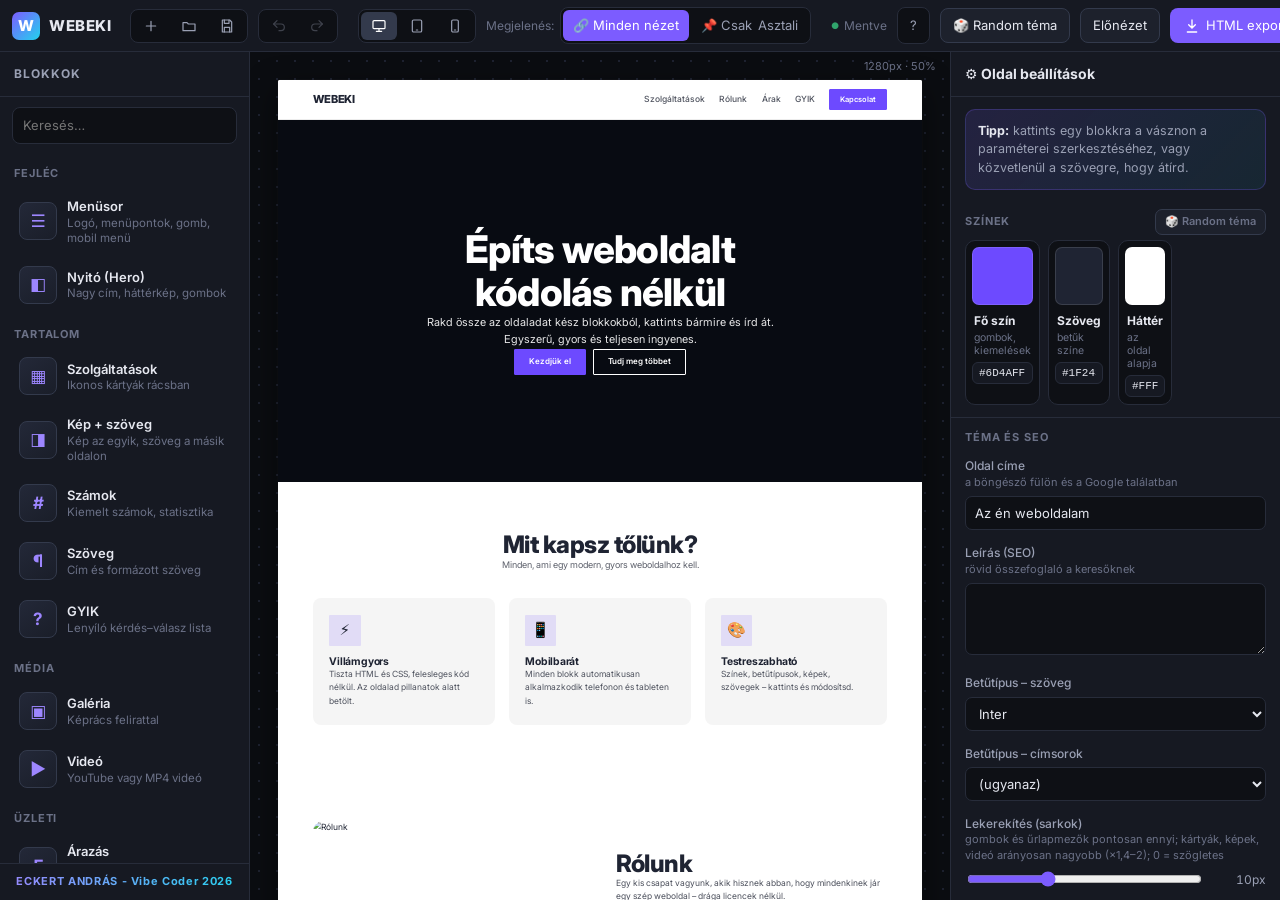
==== index.html @ d0892845 "Animáció, háttértípusok, összekapcsolt blokkok, ikonok, random téma - Animáció blokkonként: típus, i" ====
<!DOCTYPE html>
<html lang="hu">
<head>
<meta charset="utf-8">
<meta name="viewport" content="width=device-width, initial-scale=1">
<title>WEBEKI – vizuális weboldal építő</title>
<link rel="preconnect" href="https://fonts.googleapis.com">
<link rel="preconnect" href="https://fonts.gstatic.com" crossorigin>
<link rel="stylesheet" href="https://fonts.googleapis.com/css2?family=Inter:wght@400;500;600;700;800&display=swap">
<link id="pageFont" rel="stylesheet" href="">
<link rel="stylesheet" href="css/editor.css">
<style id="pageCss"></style>
</head>
<body>

<header id="top" class="ui">
  <div class="brand"><span class="logo-mark">W</span>WEBEKI <small id="ver"></small></div>
  <div class="grp">
    <button id="btnNew" title="Új oldal sablonból"><svg viewBox="0 0 24 24"><path d="M12 5v14M5 12h14"/></svg><span class="hide-s">Új</span></button>
    <button id="btnOpen" title="Projekt megnyitása (.json)"><svg viewBox="0 0 24 24"><path d="M3 7h6l2 2h10v10H3z"/></svg><span class="hide-s">Megnyitás</span></button>
    <button id="btnSave" title="Projekt mentése fájlba (Ctrl+S)"><svg viewBox="0 0 24 24"><path d="M5 3h11l3 3v15H5z"/><path d="M8 3v5h7V3M8 21v-7h8v7"/></svg><span class="hide-s">Mentés</span></button>
    <input type="file" id="fileOpen" accept=".json,application/json" hidden>
  </div>
  <div class="grp">
    <button id="btnUndo" title="Visszavonás (Ctrl+Z)"><svg viewBox="0 0 24 24"><path d="M9 14 4 9l5-5"/><path d="M4 9h11a5 5 0 0 1 0 10h-3"/></svg></button>
    <button id="btnRedo" title="Újra (Ctrl+Shift+Z)"><svg viewBox="0 0 24 24"><path d="m15 14 5-5-5-5"/><path d="M20 9H9a5 5 0 0 0 0 10h3"/></svg></button>
  </div>
  <div class="spacer"></div>
  <div class="grp" id="devices">
    <button data-dev="desktop" class="on" title="Asztali nézet"><svg viewBox="0 0 24 24"><rect x="3" y="4" width="18" height="12" rx="1.5"/><path d="M8 20h8M12 16v4"/></svg></button>
    <button data-dev="tablet" title="Tablet nézet"><svg viewBox="0 0 24 24"><rect x="5" y="3" width="14" height="18" rx="2"/><path d="M11 18h2"/></svg></button>
    <button data-dev="mobile" title="Mobil nézet"><svg viewBox="0 0 24 24"><rect x="7" y="3" width="10" height="18" rx="2"/><path d="M11 18h2"/></svg></button>
  </div>
  <span class="scope-l">Megjelenés:</span>
  <div class="grp scope" id="scope" title="Megjelenés módosítása – billentyű: L">
    <button data-scope="all" class="on" title="A megjelenés módosítása mindhárom nézetre érvényes">🔗 Minden nézet</button>
    <button data-scope="only" title="A megjelenés módosítása csak az aktuális nézetben érvényes, a többi marad">📌 Csak <span id="scopeDev">Asztali</span></button>
  </div>
  <div class="spacer"></div>
  <span id="status">Mentve</span>
  <div class="grp"><button id="btnHelp" title="Súgó és billentyűparancsok">?</button></div>
  <button id="btnRandom" class="btn-g" title="Véletlen színek, betűtípus és elrendezés – Ctrl+Z visszavonja">🎲 Random téma</button>
  <button id="btnPreview" class="btn-g">Előnézet</button>
  <button id="btnExport" class="btn-p"><svg viewBox="0 0 24 24" width="16" height="16" fill="none" stroke="currentColor" stroke-width="2" stroke-linecap="round"><path d="M12 3v12M7 10l5 5 5-5M5 21h14"/></svg>HTML export</button>
</header>

<main>
  <aside id="lib" class="ui">
    <div class="panel-h">Blokkok</div>
    <input id="libSearch" type="search" placeholder="Keresés…">
    <div id="libList"></div>
    <div class="lib-tip credit">ECKERT ANDRÁS - Vibe Coder 2026</div>
  </aside>

  <section id="stage" data-dev="desktop">
    <div id="zoomInfo"></div>
    <div id="page" class="wk-page"></div>
  </section>

  <aside id="insp" class="ui"></aside>
</main>

<div id="dropLine"></div>
<div id="modal" class="ui" hidden></div>
<div id="toasts" class="ui"></div>
<div id="picker" class="ui" hidden></div>

<script src="js/icons.js"></script>
<script src="js/blocks.js"></script>
<script src="js/app.js"></script>
</body>
</html>
---- css/editor.css ----
/* WEBEKI – szerkesztő felület (a generált oldal stílusa a js/blocks.js PAGE_CSS-ben van) */
:root{
  --ui-bg:#0e1015; --ui-panel:#161922; --ui-panel2:#1d212c; --ui-line:#272c3a; --ui-line2:#333a4c;
  --ui-tx:#e6e8f0; --ui-tx2:#9aa0b4; --ui-tx3:#6b7187; --acc:#7c5cff; --acc2:#9d86ff; --danger:#e5484d; --ok:#30a46c;
}
*{box-sizing:border-box}
html,body{height:100%;margin:0}
body{background:var(--ui-bg);color:var(--ui-tx);font:13px/1.45 Inter,system-ui,-apple-system,sans-serif;overflow:hidden}
.ui button{font:inherit;color:inherit;cursor:pointer}
.ui input,.ui textarea,.ui select{font:inherit;color:var(--ui-tx)}

/* ---------- felső sáv ---------- */
#top{height:52px;display:flex;align-items:center;gap:10px;padding:0 12px;background:var(--ui-panel);border-bottom:1px solid var(--ui-line)}
.brand{display:flex;align-items:center;gap:9px;font-weight:800;letter-spacing:.04em;font-size:15px;margin-right:8px;white-space:nowrap}
.brand small{font-weight:500;color:var(--ui-tx3);letter-spacing:0;font-size:12px}
.logo-mark{width:28px;height:28px;border-radius:7px;display:grid;place-items:center;background:linear-gradient(135deg,var(--acc),#22d3ee);color:#fff;font-size:15px}
.grp{display:flex;gap:2px;background:var(--ui-bg);border:1px solid var(--ui-line);border-radius:8px;padding:2px}
.grp button{border:0;background:none;padding:6px 10px;border-radius:6px;color:var(--ui-tx2);display:flex;align-items:center;gap:6px;white-space:nowrap}
.grp button:hover{background:var(--ui-panel2);color:var(--ui-tx)}
.grp button.on{background:var(--ui-line2);color:#fff}
.grp button:disabled{opacity:.35;pointer-events:none}
.grp svg{width:16px;height:16px;stroke:currentColor;fill:none;stroke-width:1.8;stroke-linecap:round;stroke-linejoin:round}
.spacer{flex:1}
#status{color:var(--ui-tx3);font-size:12px;white-space:nowrap}
#status::before{content:"●";color:var(--ok);margin-right:5px;font-size:9px;vertical-align:1px}
.btn-p{border:0;background:var(--acc);color:#fff!important;padding:8px 14px;border-radius:8px;font-weight:600;display:flex;align-items:center;gap:6px}
.btn-p:hover{background:var(--acc2)}
.btn-g{border:1px solid var(--ui-line2);background:var(--ui-panel2);padding:7px 12px;border-radius:8px;font-weight:500}
.btn-g:hover{border-color:var(--ui-tx3)}

/* ---------- elrendezés ---------- */
main{display:grid;grid-template-columns:250px 1fr 330px;height:calc(100vh - 52px)}
aside{background:var(--ui-panel);overflow:hidden;display:flex;flex-direction:column;min-height:0}
#lib{border-right:1px solid var(--ui-line)}
#insp{border-left:1px solid var(--ui-line)}
.panel-h{display:flex;align-items:center;justify-content:space-between;gap:8px;padding:12px 14px;font-weight:700;font-size:12px;text-transform:uppercase;letter-spacing:.08em;color:var(--ui-tx2);border-bottom:1px solid var(--ui-line);min-height:45px}
.panel-h .ph-t{display:flex;align-items:center;gap:8px;color:var(--ui-tx);text-transform:none;letter-spacing:0;font-size:14px}
.ph-b{display:flex;gap:2px}
.ph-b button{border:0;background:none;width:28px;height:28px;border-radius:6px;color:var(--ui-tx2)}
.ph-b button:hover{background:var(--ui-panel2);color:#fff}
.ph-b button.del:hover{background:var(--danger)}

/* ---------- blokk könyvtár ---------- */
#libSearch{margin:10px 12px 4px;padding:8px 10px;border-radius:8px;border:1px solid var(--ui-line);background:var(--ui-bg);outline:none}
#libSearch:focus{border-color:var(--acc)}
#libList{overflow:auto;padding:4px 10px 12px;flex:1}
.lib-cat{font-size:11px;text-transform:uppercase;letter-spacing:.08em;color:var(--ui-tx3);font-weight:700;margin:14px 4px 6px}
.lib-item{display:flex;gap:10px;align-items:center;padding:8px;border-radius:9px;border:1px solid transparent;cursor:grab;user-select:none;margin-bottom:2px}
.lib-item:hover{background:var(--ui-panel2);border-color:var(--ui-line2)}
.lib-item:active{cursor:grabbing}
.lib-ico{width:38px;height:38px;flex:none;border-radius:8px;display:grid;place-items:center;font-size:17px;font-weight:700;color:var(--acc2);background:linear-gradient(145deg,#232838,#1a1e29);border:1px solid var(--ui-line2)}
.lib-item b{display:block;font-weight:600;font-size:13px}
.lib-item small{color:var(--ui-tx3);font-size:11.5px;line-height:1.3;display:block}
.lib-tip{padding:10px 14px;border-top:1px solid var(--ui-line);color:var(--ui-tx3);font-size:11.5px}
.lib-tip.credit{text-align:center;font-weight:700;letter-spacing:.06em;font-size:11px;background:linear-gradient(90deg,var(--acc2),#22d3ee);-webkit-background-clip:text;background-clip:text;color:transparent}

/* ---------- vászon ---------- */
#stage{overflow:auto;background-color:#0b0d11;background-image:radial-gradient(#1e2230 1px,transparent 1px);background-size:18px 18px;padding:28px;position:relative}
#page{margin:0 auto;min-height:calc(100% - 4px);box-shadow:0 20px 60px rgba(0,0,0,.5),0 0 0 1px rgba(255,255,255,.04);width:1280px;border-radius:4px;overflow:clip}
#stage[data-dev=tablet] #page{width:820px}
#stage[data-dev=mobile] #page{width:390px}
#zoomInfo{position:absolute;top:7px;right:14px;font:11px Inter,system-ui;color:var(--ui-tx3)}
.ed-empty{min-height:60vh;display:grid;place-items:center;text-align:center;color:#8a8fa3;font:15px/1.6 Inter,system-ui;padding:40px;border:2px dashed #c9cce0;margin:24px;border-radius:14px}
.ed-empty b{display:block;font-size:20px;color:#444a5e;margin-bottom:6px}

.ed-block{position:relative}
.ed-block::after{content:"";position:absolute;inset:0;pointer-events:none;outline:2px solid transparent;outline-offset:-2px;transition:outline-color .15s;z-index:55}
.ed-block:hover::after{outline-color:rgba(124,92,255,.45)}
.ed-block.sel::after{outline-color:var(--acc)}
.ed-tools{zoom:var(--ed-z,1);position:absolute;top:8px;right:8px;z-index:60;display:flex;align-items:center;gap:1px;background:#161922;border:1px solid #2f3547;border-radius:9px;padding:3px;opacity:0;pointer-events:none;transition:opacity .15s;font:12px Inter,system-ui,sans-serif;box-shadow:0 8px 24px rgba(0,0,0,.35);color:#c9cbe0}
.ed-block:hover>.ed-tools,.ed-block.sel>.ed-tools{opacity:1;pointer-events:auto}
.ed-tools .ed-name{padding:0 8px 0 6px;font-weight:600;white-space:nowrap}
.ed-tools button{all:unset;width:26px;height:26px;display:grid;place-items:center;border-radius:6px;cursor:pointer;font-size:14px;color:#c9cbe0}
.ed-tools button:hover{background:#2a2f40;color:#fff}
.ed-tools [data-act=drag]{cursor:grab;font-size:16px}
.ed-tools [data-act=del]:hover{background:var(--danger)}
#page [data-edit]{outline:1px dashed transparent;outline-offset:3px;border-radius:2px;cursor:text}
#page [data-edit]:hover{outline-color:rgba(124,92,255,.65)}
#page [data-edit]:focus{outline:2px solid var(--acc);outline-offset:3px}
#page iframe{pointer-events:none}
#page .wk-navbar.sticky{position:relative}
#dropLine{position:fixed;height:4px;background:var(--acc);border-radius:4px;box-shadow:0 0 0 3px rgba(124,92,255,.3),0 0 18px var(--acc);pointer-events:none;z-index:1000;display:none;transform:translateY(-2px)}
#dropLine::before{content:"Ide kerül";position:absolute;left:50%;top:-11px;transform:translateX(-50%);background:var(--acc);color:#fff;font:600 11px Inter,system-ui;padding:3px 9px;border-radius:99px}

/* ---------- tulajdonságok panel ---------- */
.insp-body{overflow:auto;flex:1;padding-bottom:40px}
.sec{border-bottom:1px solid var(--ui-line)}
.sec-h{padding:12px 14px 4px;font-size:11px;text-transform:uppercase;letter-spacing:.08em;color:var(--ui-tx3);font-weight:700}
details.sec>summary{list-style:none;cursor:pointer;display:flex;justify-content:space-between}
details.sec>summary::after{content:"▸";transition:.2s;margin-right:14px}
details.sec[open]>summary::after{transform:rotate(90deg)}
.f{padding:7px 14px}
.f-l{display:block;color:var(--ui-tx2);font-size:12px;margin-bottom:5px;font-weight:500}
.f-l small{display:block;color:var(--ui-tx3);font-weight:400;font-size:11px}
.f input[type=text],.f textarea,.f select{width:100%;padding:7px 9px;border-radius:7px;border:1px solid var(--ui-line);background:var(--ui-bg);outline:none;transition:border-color .15s}
.f input[type=text]:focus,.f textarea:focus,.f select:focus{border-color:var(--acc)}
.f textarea{resize:vertical;min-height:34px}
.f textarea.code{font:12px/1.5 ui-monospace,SFMono-Regular,Menlo,monospace;tab-size:2}
.f-range{display:flex;align-items:center;gap:10px}
.f-range input{flex:1;accent-color:var(--acc)}
.f-range output{min-width:52px;text-align:right;color:var(--ui-tx2);font-variant-numeric:tabular-nums;font-size:12px}
.f-check label{display:flex;align-items:center;gap:8px;cursor:pointer;color:var(--ui-tx)}
.f-check input{accent-color:var(--acc);width:15px;height:15px}
.f-color{display:flex;gap:6px;align-items:center}
.f-color input[type=color]{width:34px;height:32px;padding:0;border:1px solid var(--ui-line);border-radius:7px;background:none;cursor:pointer;flex:none}
.f-color input[type=color]::-webkit-color-swatch-wrapper{padding:3px}
.f-color input[type=color]::-webkit-color-swatch{border:0;border-radius:4px}
.f-color.auto input[type=color]{opacity:.35}
.f-color button{border:1px solid var(--ui-line);background:var(--ui-bg);border-radius:7px;width:32px;height:32px;flex:none;color:var(--ui-tx2)}
.f-color button:hover{color:#fff;border-color:var(--ui-tx3)}
.f-img{display:flex;gap:8px}
.thumb{width:64px;height:64px;border-radius:8px;flex:none;background:#0b0d11 center/cover no-repeat;border:1px solid var(--ui-line)}
.f-img-r{flex:1;display:flex;flex-direction:column;gap:6px;min-width:0}
.btn-s{display:inline-flex;align-items:center;justify-content:center;border:1px solid var(--ui-line2);background:var(--ui-panel2);padding:6px 10px;border-radius:7px;cursor:pointer;font-size:12px;color:var(--ui-tx)}
.btn-s:hover{border-color:var(--acc)}
.f-list .li{background:var(--ui-panel2);border:1px solid var(--ui-line);border-radius:9px;margin-bottom:6px}
.f-list .li>summary{list-style:none;display:flex;align-items:center;gap:6px;padding:6px 6px 6px 10px;cursor:pointer}
.f-list .li>summary::-webkit-details-marker{display:none}
.f-list .li>summary::before{content:"▸";color:var(--ui-tx3);transition:.2s;font-size:11px}
.f-list .li[open]>summary::before{transform:rotate(90deg)}
.li-t{flex:1;overflow:hidden;text-overflow:ellipsis;white-space:nowrap}
.li-b{display:flex;gap:1px}
.li-b button{border:0;background:none;width:24px;height:24px;border-radius:5px;color:var(--ui-tx3);font-size:12px}
.li-b button:hover{background:var(--ui-line2);color:#fff}
.li-b button[data-li=del]:hover{background:var(--danger)}
.li-body{border-top:1px solid var(--ui-line);padding:4px 0 8px}
.li-body .f{padding:5px 10px}
.btn-add{width:100%;border:1px dashed var(--ui-line2);background:none;padding:8px;border-radius:9px;color:var(--ui-tx2)}
.btn-add:hover{border-color:var(--acc);color:#fff}
.hint{margin:12px 14px;padding:12px;border-radius:10px;background:linear-gradient(135deg,rgba(124,92,255,.14),rgba(34,211,238,.08));border:1px solid rgba(124,92,255,.25);color:var(--ui-tx2);font-size:12.5px}
.hint b{color:var(--ui-tx)}
.ctiles{display:grid;grid-template-columns:repeat(3,1fr);gap:8px;padding:6px 14px 12px}
.ctile{display:flex;flex-direction:column;gap:2px;background:var(--ui-bg);border:1px solid var(--ui-line);border-radius:10px;padding:6px 6px 7px}
.ctile:hover{border-color:var(--ui-line2)}
.ctile input[type=color]{width:100%;height:58px;padding:0;border:0;background:none;cursor:pointer;margin-bottom:5px}
.ctile input[type=color]::-webkit-color-swatch-wrapper{padding:0}
.ctile input[type=color]::-webkit-color-swatch{border:1px solid rgba(255,255,255,.12);border-radius:7px}
.ctile input[type=color]::-moz-color-swatch{border:1px solid rgba(255,255,255,.12);border-radius:7px}
.ctile b{font-size:12px;padding:0 2px}
.ctile small{color:var(--ui-tx3);font-size:10.5px;line-height:1.25;padding:0 2px;min-height:26px}
.ctile input[type=text]{width:100%;margin-top:3px;padding:4px 6px;border-radius:6px;border:1px solid var(--ui-line);background:var(--ui-panel);font:11px ui-monospace,Menlo,monospace;text-transform:uppercase;outline:none}
.ctile input[type=text]:focus{border-color:var(--acc)}
.outline{padding:4px 10px 10px}
.ol-item{display:flex;align-items:center;gap:8px;padding:6px 8px;border-radius:7px;cursor:pointer;color:var(--ui-tx2)}
.ol-item:hover{background:var(--ui-panel2);color:var(--ui-tx)}
.ol-item span{width:22px;text-align:center;color:var(--acc2)}

/* ---------- nézetenkénti szerkesztés ---------- */
:root{--only:#f59e0b}
#scope button.on[data-scope=all]{background:var(--acc);color:#fff}
#scope button.on[data-scope=only]{background:var(--only);color:#1a1205}
body.only #page{box-shadow:0 0 0 3px var(--only),0 20px 60px rgba(0,0,0,.5)}
body.only #zoomInfo{color:var(--only)}
body.only .ed-block.sel::after{outline-color:var(--only)}
body.only .ed-block:hover::after{outline-color:rgba(245,158,11,.5)}
body.only .sec.look{box-shadow:inset 3px 0 0 var(--only)}
.scope-l{color:var(--ui-tx3);font-size:12px;margin-right:-4px}
.sec-tag{float:right;text-transform:none;letter-spacing:0;font-weight:500;color:var(--ui-tx3);font-size:11px}
body.only .sec.look .sec-tag{color:var(--only)}
.scope-sw{display:flex;gap:2px;background:var(--ui-bg);border-radius:7px;padding:2px;margin-bottom:7px}
.scope-bar .scope-sw button{flex:1;margin:0;border:0;border-radius:5px;padding:5px 6px;background:none;color:var(--ui-tx2);font-size:11.5px}
.scope-bar .scope-sw button:hover{background:var(--ui-panel2)}
.scope-bar .scope-sw button.on[data-scope=all]{background:var(--acc);color:#fff}
.scope-bar .scope-sw button.on[data-scope=only]{background:var(--only);color:#1a1205}
.scope-bar{margin:10px 14px 4px;padding:9px 11px;border-radius:9px;font-size:12px;line-height:1.45}
.scope-bar small{display:block;color:var(--ui-tx3);margin-top:3px}
.scope-bar.all{background:rgba(124,92,255,.1);border:1px solid rgba(124,92,255,.25);color:var(--ui-tx2)}
.scope-bar.only{background:rgba(245,158,11,.12);border:1px solid rgba(245,158,11,.4);color:#fcd9a0}
.scope-bar.only b{color:#fff}
.scope-bar button.rst{display:block;margin-top:7px;border:1px solid rgba(245,158,11,.5);background:none;color:#fcd9a0;border-radius:6px;padding:4px 9px;font-size:11.5px}
.scope-bar button.rst:hover{background:rgba(245,158,11,.2)}
.ovm{display:inline-flex;gap:3px;margin-left:7px;vertical-align:1px}
.ovc{font:700 9.5px/1 Inter,system-ui;padding:3px 4px;border-radius:4px;background:var(--ui-line2);color:var(--ui-tx2)}
.ovc.cur{background:var(--only);color:#1a1205}
.ovr{border:0;background:none;color:var(--only);padding:0 3px;font-size:13px;line-height:1}
.ovr:hover{color:#fff}
.f.ov{box-shadow:inset 3px 0 0 var(--only);background:linear-gradient(90deg,rgba(245,158,11,.07),transparent 70%)}
.f-check .ovm{margin-left:23px;margin-top:4px}
.f-hint{display:block;color:var(--ui-tx3);font-size:11px;margin:3px 0 0 23px}
.ed-ov{background:var(--only);color:#1a1205;border-radius:5px;padding:2px 6px;font-weight:700;font-size:11px;margin-right:3px}
.ed-ov2{background:#2a2f40;color:#9aa0b4;border-radius:5px;padding:2px 6px;font-weight:700;font-size:10px;letter-spacing:.1em;margin-right:3px}
.ed-block.ed-hidden>.wk-b{opacity:.28;filter:grayscale(1)}
.ed-block.ed-hidden::before{content:attr(data-hid);position:absolute;inset:0;z-index:54;display:grid;place-items:center;font:700 14px Inter,system-ui;color:#fff;text-shadow:0 1px 4px #000;background:repeating-linear-gradient(135deg,rgba(0,0,0,.18) 0 10px,transparent 10px 20px);pointer-events:none}

/* ---------- horgonyok ---------- */
.f-warn{display:block;color:#f5a524;font-size:11.5px;margin-top:5px;line-height:1.4}
.f-warn:empty{display:none}
.ol-item .dup{color:#f5a524}
.ed-block.ed-flash::after{outline-color:#22d3ee!important;outline-width:3px;transition:none}
#page a{cursor:pointer}

/* ---------- animáció, ikonválasztó, random ---------- */
.sub-h{display:flex;align-items:center;justify-content:space-between;margin:10px 14px 2px;padding-top:12px;border-top:1px dashed var(--ui-line2);font-size:11px;text-transform:uppercase;letter-spacing:.08em;color:var(--ui-tx2);font-weight:700}
.sub-h .btn-s{text-transform:none;letter-spacing:0;font-weight:500;padding:4px 9px}
.anim-all{display:flex;gap:6px}.anim-all select{flex:1}
.f-hint0{color:var(--ui-tx3);font-size:11px}
.sec-h .rnd{float:right;margin-top:-5px;text-transform:none;letter-spacing:0;font-weight:600;padding:4px 9px}
.f-icon{display:flex;gap:6px;align-items:center}
.f-icon input{flex:1;min-width:0}
.ico-prev{width:36px;height:34px;flex:none;border:1px solid var(--ui-line2);background:#fff;border-radius:7px;font-size:19px;display:grid;place-items:center;color:#6d4aff;padding:0}
.ico-prev .wk-svg{width:20px;height:20px}
.ico-prev:hover{border-color:var(--acc)}
#picker{position:fixed;z-index:2500;width:350px;background:var(--ui-panel);border:1px solid var(--ui-line2);border-radius:12px;box-shadow:0 20px 60px rgba(0,0,0,.55);overflow:hidden}
#picker[hidden]{display:none}
.pk-h{display:flex;align-items:center;justify-content:space-between;padding:8px;border-bottom:1px solid var(--ui-line)}
.pk-tabs{display:flex;gap:2px;background:var(--ui-bg);border-radius:8px;padding:2px}
.pk-tabs button,.pk-h>button{border:0;background:none;color:var(--ui-tx2);padding:5px 10px;border-radius:6px}
.pk-tabs button.on{background:var(--ui-line2);color:#fff}
.pk-q{margin:8px 8px 0;width:calc(100% - 16px);padding:7px 9px;border-radius:7px;border:1px solid var(--ui-line);background:var(--ui-bg);outline:none}
.pk-q:focus{border-color:var(--acc)}
.pk-note{padding:8px 12px 0;color:var(--ui-tx3);font-size:11.5px}
.pk-grid{display:grid;grid-template-columns:repeat(8,1fr);gap:2px;padding:8px;max-height:260px;overflow:auto}
.pk-grid button{border:1px solid transparent;background:none;height:38px;border-radius:7px;font-size:21px;display:grid;place-items:center;padding:0;color:#fff}
.pk-grid.icons button{color:#c9b8ff}
.pk-grid .wk-svg{width:21px;height:21px}
.pk-grid button:hover{background:var(--ui-panel2);border-color:var(--ui-line2)}
.pk-grid button.on{border-color:var(--acc);background:rgba(124,92,255,.15)}
.pk-f{display:flex;align-items:center;justify-content:space-between;gap:8px;padding:8px;border-top:1px solid var(--ui-line)}
.pk-f button{border:1px solid var(--ui-line2);background:var(--ui-panel2);border-radius:7px;padding:5px 10px}
.pk-f small{color:var(--ui-tx3);font-size:11px}

.f-note{margin:4px 14px 8px;padding:9px 11px;border-radius:9px;background:rgba(34,211,238,.08);border:1px solid rgba(34,211,238,.3);color:#a5f3fc;font-size:12px;line-height:1.45}
.f-note .btn-s{display:block;margin-top:7px}

/* ---------- modal, toast ---------- */
#modal{position:fixed;inset:0;background:rgba(5,6,10,.7);backdrop-filter:blur(4px);display:grid;place-items:center;z-index:2000;padding:20px}
#modal[hidden]{display:none}
.m-box{background:var(--ui-panel);border:1px solid var(--ui-line2);border-radius:16px;width:min(860px,100%);max-height:90vh;overflow:auto;box-shadow:0 30px 80px rgba(0,0,0,.6)}
.m-h{display:flex;justify-content:space-between;align-items:center;padding:18px 20px;font-size:16px;font-weight:700;border-bottom:1px solid var(--ui-line)}
.m-h button{border:0;background:none;color:var(--ui-tx2);font-size:18px}
.tpl-grid{display:grid;grid-template-columns:repeat(auto-fill,minmax(180px,1fr));gap:14px;padding:20px}
.tpl{border:1px solid var(--ui-line2);background:var(--ui-panel2);border-radius:12px;padding:12px;text-align:left;display:flex;flex-direction:column;gap:4px;transition:.15s}
.tpl:hover{border-color:var(--acc);transform:translateY(-2px)}
.tpl-prev{background:#fff;border-radius:7px;padding:6px;display:flex;flex-direction:column;gap:3px;height:150px;overflow:hidden;margin-bottom:8px}
.tpl-prev i{display:block;border-radius:3px;background:#e7e8f1;font:600 9px Inter,system-ui;font-style:normal;color:#7a7f95;padding:3px 5px;flex:none}
.tpl-prev i.hero{background:linear-gradient(135deg,#3a3f58,#6d4aff);color:#fff;height:34px}
.tpl-prev i.dark{background:#2b2f3e;color:#aab}
.tpl-prev .none{color:#aab;font:12px Inter;margin:auto}
.tpl b{font-size:14px}.tpl small{color:var(--ui-tx3)}
.m-note{padding:0 20px 20px;color:var(--ui-tx3);margin:0}
.m-body{padding:20px;color:var(--ui-tx2);line-height:1.6}
.m-body kbd{background:var(--ui-bg);border:1px solid var(--ui-line2);border-radius:4px;padding:1px 6px;font:11px ui-monospace,monospace;color:var(--ui-tx)}
#toasts{position:fixed;bottom:18px;left:50%;transform:translateX(-50%);display:flex;flex-direction:column;gap:8px;z-index:3000;align-items:center}
.toast{background:#232838;border:1px solid var(--ui-line2);padding:10px 16px;border-radius:10px;box-shadow:0 10px 30px rgba(0,0,0,.4);animation:tin .25s ease}
.toast.err{border-color:var(--danger)}
@keyframes tin{from{opacity:0;transform:translateY(10px)}}

#top button{white-space:nowrap}
@media (max-width:1440px){.brand small,.hide-s{display:none}}
@media (max-width:1100px){main{grid-template-columns:210px 1fr 290px}}
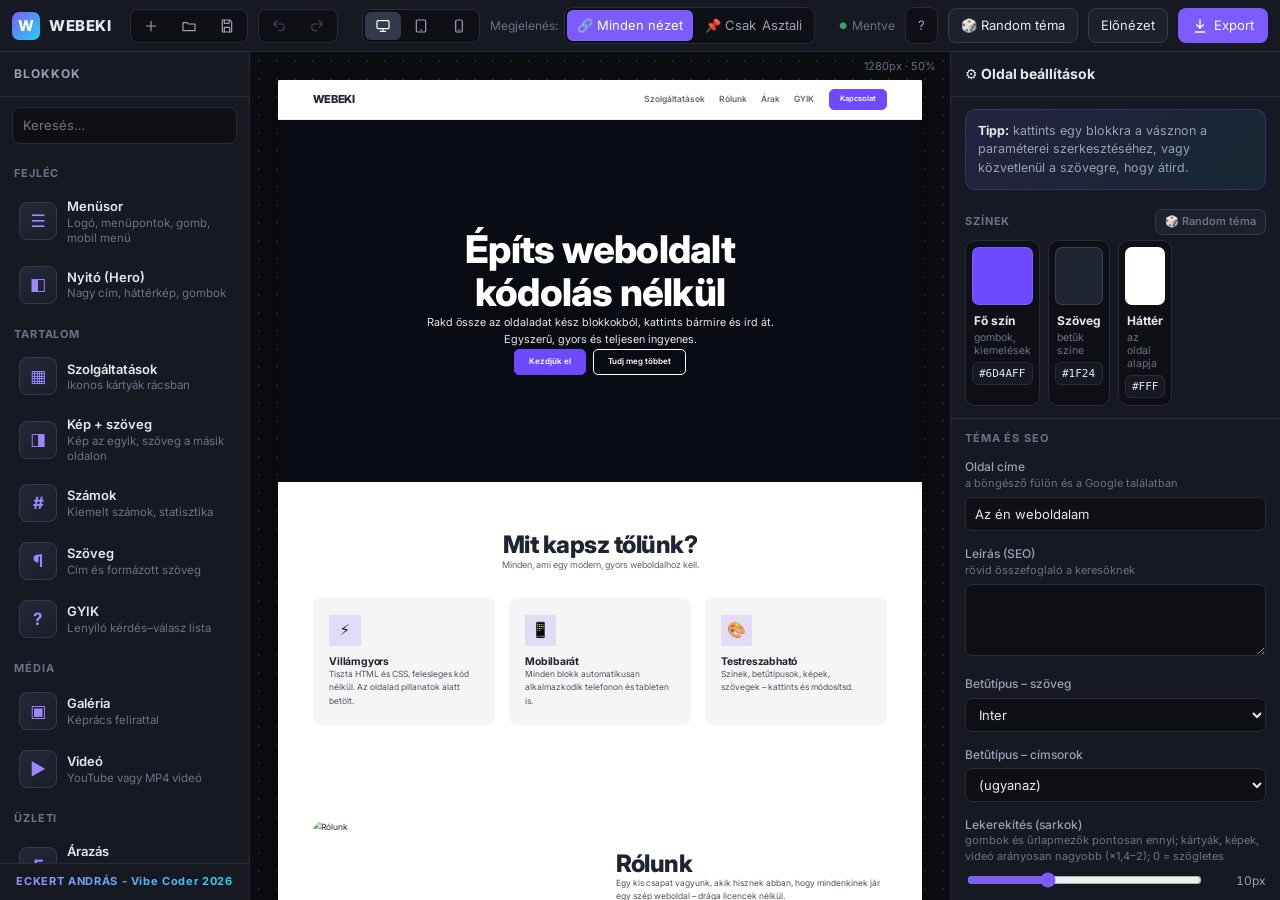
==== commit 73077414: "ZIP export képmappával, gombstílusok - Export választó: ZIP (index.html + feltöltött képek külön ima" ====
--- a/index.html
+++ b/index.html
@@ -41,7 +41,7 @@
   <div class="grp"><button id="btnHelp" title="Súgó és billentyűparancsok">?</button></div>
   <button id="btnRandom" class="btn-g" title="Véletlen színek, betűtípus és elrendezés – Ctrl+Z visszavonja">🎲 Random téma</button>
   <button id="btnPreview" class="btn-g">Előnézet</button>
-  <button id="btnExport" class="btn-p"><svg viewBox="0 0 24 24" width="16" height="16" fill="none" stroke="currentColor" stroke-width="2" stroke-linecap="round"><path d="M12 3v12M7 10l5 5 5-5M5 21h14"/></svg>HTML export</button>
+  <button id="btnExport" class="btn-p"><svg viewBox="0 0 24 24" width="16" height="16" fill="none" stroke="currentColor" stroke-width="2" stroke-linecap="round"><path d="M12 3v12M7 10l5 5 5-5M5 21h14"/></svg>Export</button>
 </header>
 
 <main>
--- a/css/editor.css
+++ b/css/editor.css
@@ -74,7 +74,8 @@
 .ed-tools button:hover{background:#2a2f40;color:#fff}
 .ed-tools [data-act=drag]{cursor:grab;font-size:16px}
 .ed-tools [data-act=del]:hover{background:var(--danger)}
-#page [data-edit]{outline:1px dashed transparent;outline-offset:3px;border-radius:2px;cursor:text}
+#page [data-edit]{outline:1px dashed transparent;outline-offset:3px;cursor:text}
+#page [data-edit]:not(.wk-btn){border-radius:2px}
 #page [data-edit]:hover{outline-color:rgba(124,92,255,.65)}
 #page [data-edit]:focus{outline:2px solid var(--acc);outline-offset:3px}
 #page iframe{pointer-events:none}
@@ -222,6 +223,15 @@
 .f-note{margin:4px 14px 8px;padding:9px 11px;border-radius:9px;background:rgba(34,211,238,.08);border:1px solid rgba(34,211,238,.3);color:#a5f3fc;font-size:12px;line-height:1.45}
 .f-note .btn-s{display:block;margin-top:7px}
 
+.exp-grid{display:grid;grid-template-columns:1fr 1fr;gap:14px;padding:20px}
+.exp{position:relative;display:flex;flex-direction:column;gap:6px;text-align:left;border:1px solid var(--ui-line2);background:var(--ui-panel2);border-radius:12px;padding:18px;transition:.15s}
+.exp:hover{border-color:var(--acc);transform:translateY(-2px)}
+.exp span{font-size:28px}.exp b{font-size:15px}.exp small{color:var(--ui-tx2);line-height:1.5}
+.exp em{color:var(--acc2);font-style:normal}
+.exp i{position:absolute;top:12px;right:12px;font-style:normal;font-size:11px;font-weight:700;background:var(--acc);color:#fff;padding:3px 8px;border-radius:99px}
+@media (max-width:700px){.exp-grid{grid-template-columns:1fr}}
+.exp code{background:var(--ui-bg);padding:1px 5px;border-radius:4px;font-size:11px}
+
 /* ---------- modal, toast ---------- */
 #modal{position:fixed;inset:0;background:rgba(5,6,10,.7);backdrop-filter:blur(4px);display:grid;place-items:center;z-index:2000;padding:20px}
 #modal[hidden]{display:none}
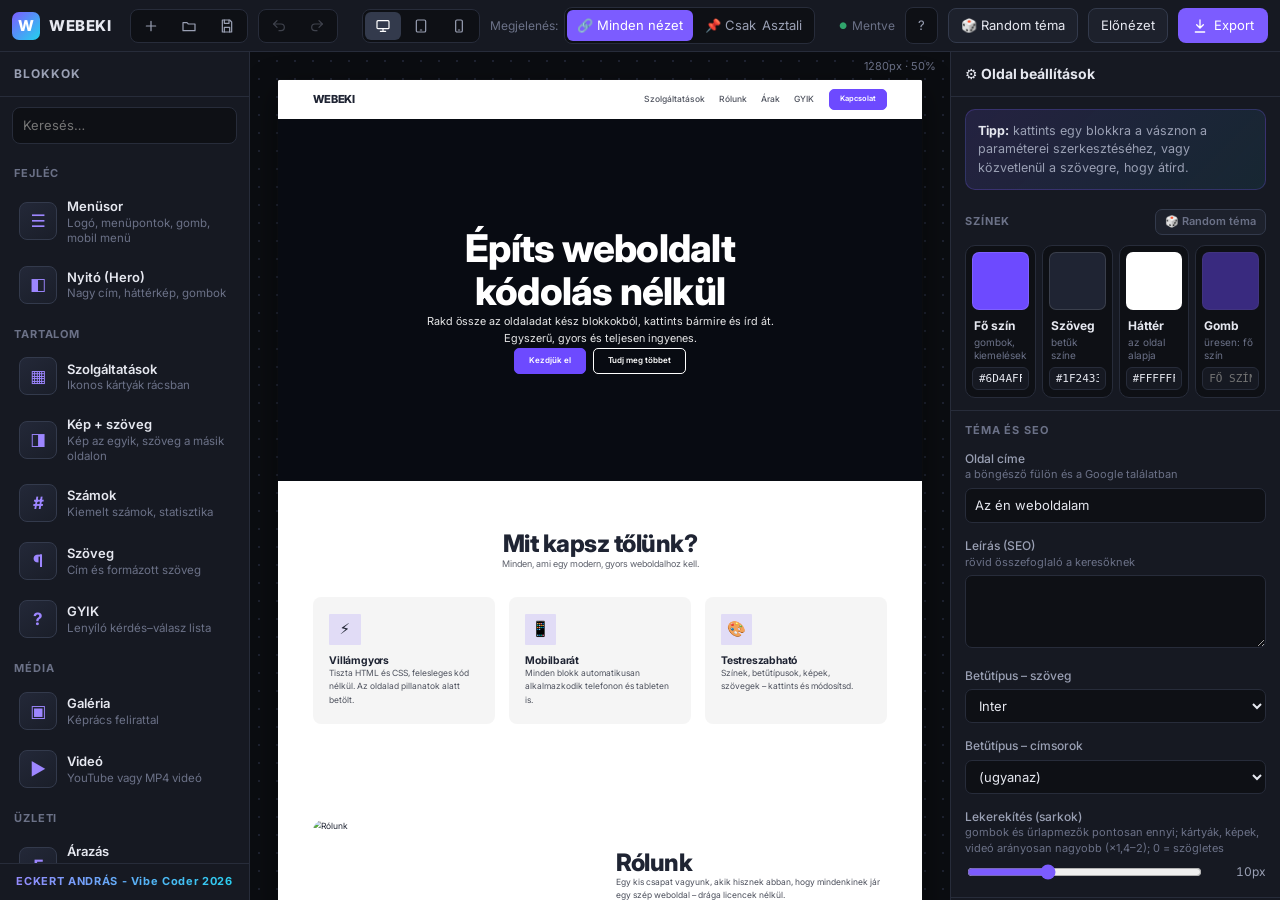
==== commit f2cbd48a: "Átlátszó menü, gombszínek, menüvonal kapcsoló, gyorsítótár-javítás - Menüsor: „Átlátszó menü a nyitó" ====
--- a/index.html
+++ b/index.html
@@ -8,7 +8,7 @@
 <link rel="preconnect" href="https://fonts.gstatic.com" crossorigin>
 <link rel="stylesheet" href="https://fonts.googleapis.com/css2?family=Inter:wght@400;500;600;700;800&display=swap">
 <link id="pageFont" rel="stylesheet" href="">
-<link rel="stylesheet" href="css/editor.css">
+<link rel="stylesheet" href="css/editor.css?v=1.1">
 <style id="pageCss"></style>
 </head>
 <body>
@@ -65,8 +65,8 @@
 <div id="toasts" class="ui"></div>
 <div id="picker" class="ui" hidden></div>
 
-<script src="js/icons.js"></script>
-<script src="js/blocks.js"></script>
-<script src="js/app.js"></script>
+<script src="js/icons.js?v=1.1"></script>
+<script src="js/blocks.js?v=1.1"></script>
+<script src="js/app.js?v=1.1"></script>
 </body>
 </html>
--- a/css/editor.css
+++ b/css/editor.css
@@ -130,15 +130,18 @@
 .btn-add:hover{border-color:var(--acc);color:#fff}
 .hint{margin:12px 14px;padding:12px;border-radius:10px;background:linear-gradient(135deg,rgba(124,92,255,.14),rgba(34,211,238,.08));border:1px solid rgba(124,92,255,.25);color:var(--ui-tx2);font-size:12.5px}
 .hint b{color:var(--ui-tx)}
-.ctiles{display:grid;grid-template-columns:repeat(3,1fr);gap:8px;padding:6px 14px 12px}
+.ctiles{display:grid;grid-template-columns:repeat(4,minmax(0,1fr));gap:6px;padding:6px 14px 12px}
 .ctile{display:flex;flex-direction:column;gap:2px;background:var(--ui-bg);border:1px solid var(--ui-line);border-radius:10px;padding:6px 6px 7px}
 .ctile:hover{border-color:var(--ui-line2)}
 .ctile input[type=color]{width:100%;height:58px;padding:0;border:0;background:none;cursor:pointer;margin-bottom:5px}
 .ctile input[type=color]::-webkit-color-swatch-wrapper{padding:0}
 .ctile input[type=color]::-webkit-color-swatch{border:1px solid rgba(255,255,255,.12);border-radius:7px}
 .ctile input[type=color]::-moz-color-swatch{border:1px solid rgba(255,255,255,.12);border-radius:7px}
-.ctile b{font-size:12px;padding:0 2px}
-.ctile small{color:var(--ui-tx3);font-size:10.5px;line-height:1.25;padding:0 2px;min-height:26px}
+.ctile b{font-size:12px;padding:0 2px;display:flex;justify-content:space-between;align-items:center}
+.ctile.auto input[type=color]{opacity:.45}
+.ct-rst{border:0;background:none;color:var(--ui-tx2);padding:0;font-size:12px;line-height:1}
+.ct-rst:hover{color:#fff}
+.ctile small{color:var(--ui-tx3);font-size:10px;overflow-wrap:anywhere;line-height:1.25;padding:0 2px;min-height:26px}
 .ctile input[type=text]{width:100%;margin-top:3px;padding:4px 6px;border-radius:6px;border:1px solid var(--ui-line);background:var(--ui-panel);font:11px ui-monospace,Menlo,monospace;text-transform:uppercase;outline:none}
 .ctile input[type=text]:focus{border-color:var(--acc)}
 .outline{padding:4px 10px 10px}
@@ -195,6 +198,7 @@
 .sub-h .btn-s{text-transform:none;letter-spacing:0;font-weight:500;padding:4px 9px}
 .anim-all{display:flex;gap:6px}.anim-all select{flex:1}
 .f-hint0{color:var(--ui-tx3);font-size:11px}
+.sec-h{display:flow-root}
 .sec-h .rnd{float:right;margin-top:-5px;text-transform:none;letter-spacing:0;font-weight:600;padding:4px 9px}
 .f-icon{display:flex;gap:6px;align-items:center}
 .f-icon input{flex:1;min-width:0}
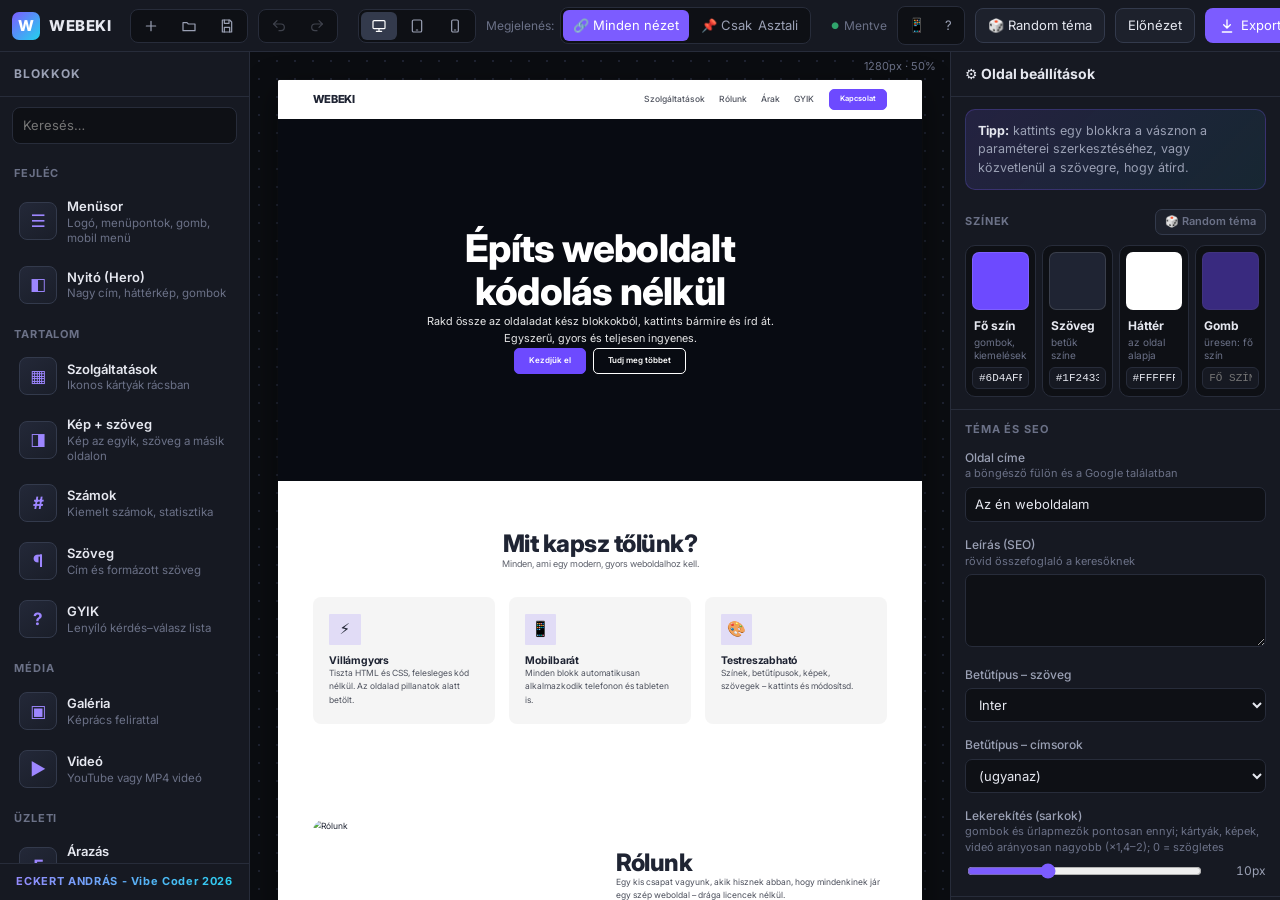
==== commit 5bd4bd5e: "WEBEKI MOBIL – telefonos felület külön linken (/mobil/) - Új mobil felület a közös szerkesztő motorr" ====
--- a/index.html
+++ b/index.html
@@ -38,7 +38,7 @@
   </div>
   <div class="spacer"></div>
   <span id="status">Mentve</span>
-  <div class="grp"><button id="btnHelp" title="Súgó és billentyűparancsok">?</button></div>
+  <div class="grp"><a class="mob-link" href="mobil/" title="WEBEKI MOBIL – a telefonos változat">📱</a><button id="btnHelp" title="Súgó és billentyűparancsok">?</button></div>
   <button id="btnRandom" class="btn-g" title="Véletlen színek, betűtípus és elrendezés – Ctrl+Z visszavonja">🎲 Random téma</button>
   <button id="btnPreview" class="btn-g">Előnézet</button>
   <button id="btnExport" class="btn-p"><svg viewBox="0 0 24 24" width="16" height="16" fill="none" stroke="currentColor" stroke-width="2" stroke-linecap="round"><path d="M12 3v12M7 10l5 5 5-5M5 21h14"/></svg>Export</button>
--- a/css/editor.css
+++ b/css/editor.css
@@ -21,6 +21,8 @@
 .grp button:disabled{opacity:.35;pointer-events:none}
 .grp svg{width:16px;height:16px;stroke:currentColor;fill:none;stroke-width:1.8;stroke-linecap:round;stroke-linejoin:round}
 .spacer{flex:1}
+.mob-link{display:flex;align-items:center;padding:6px 8px;border-radius:6px;text-decoration:none;font-size:14px}
+.mob-link:hover{background:var(--ui-panel2)}
 #status{color:var(--ui-tx3);font-size:12px;white-space:nowrap}
 #status::before{content:"●";color:var(--ok);margin-right:5px;font-size:9px;vertical-align:1px}
 .btn-p{border:0;background:var(--acc);color:#fff!important;padding:8px 14px;border-radius:8px;font-weight:600;display:flex;align-items:center;gap:6px}
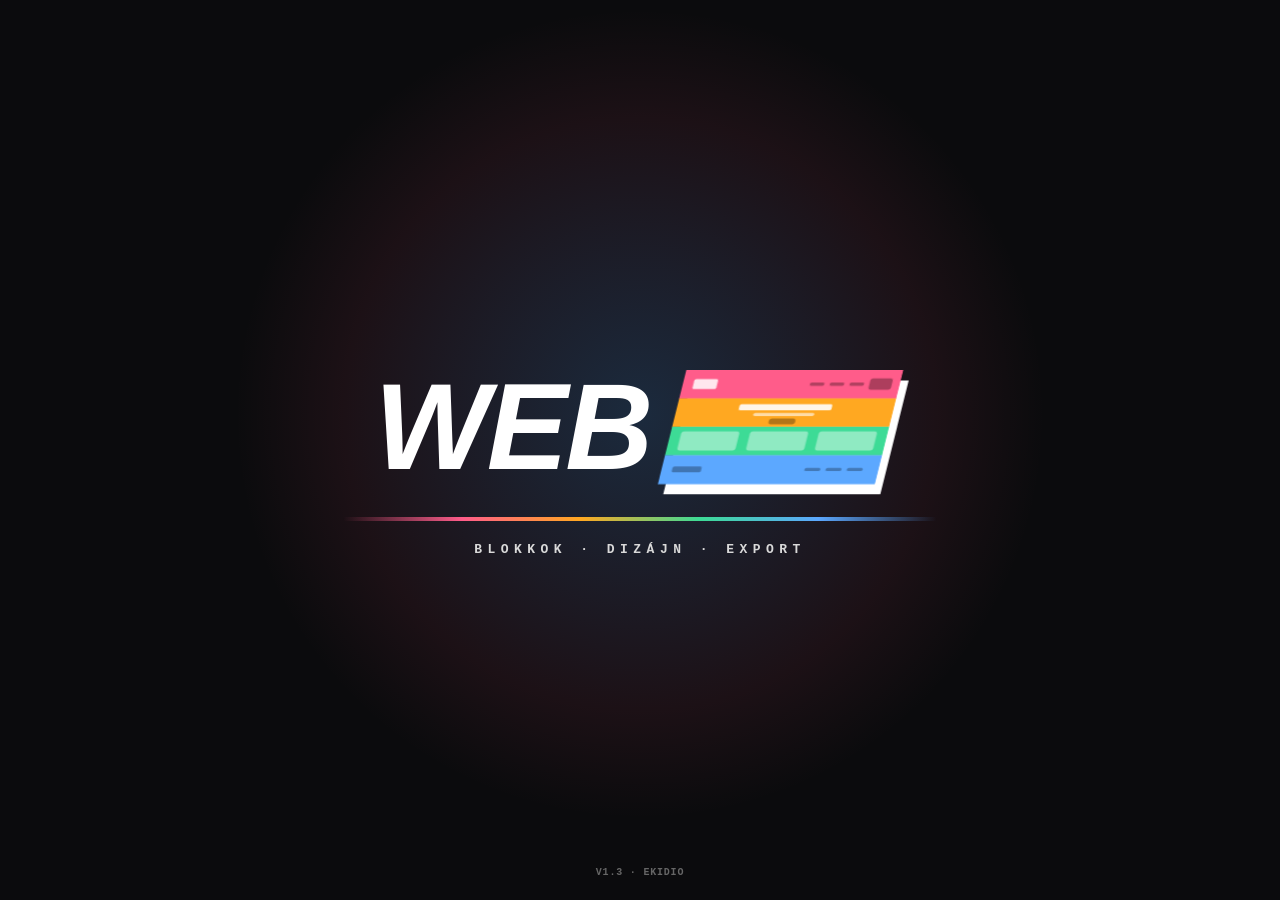
==== commit c24aa69d: "EKIDIO családi logó és indító animáció, STEMEKI-színek, Random színek - Új WEBEKI logó a család (STE" ====
--- a/index.html
+++ b/index.html
@@ -8,13 +8,13 @@
 <link rel="preconnect" href="https://fonts.gstatic.com" crossorigin>
 <link rel="stylesheet" href="https://fonts.googleapis.com/css2?family=Inter:wght@400;500;600;700;800&display=swap">
 <link id="pageFont" rel="stylesheet" href="">
-<link rel="stylesheet" href="css/editor.css?v=1.1">
+<link rel="stylesheet" href="css/editor.css?v=1.3">
 <style id="pageCss"></style>
 </head>
 <body>
 
 <header id="top" class="ui">
-  <div class="brand"><span class="logo-mark">W</span>WEBEKI <small id="ver"></small></div>
+  <div class="brand"><span id="brandLogo" class="brand-logo"></span><small id="ver"></small></div>
   <div class="grp">
     <button id="btnNew" title="Új oldal sablonból"><svg viewBox="0 0 24 24"><path d="M12 5v14M5 12h14"/></svg><span class="hide-s">Új</span></button>
     <button id="btnOpen" title="Projekt megnyitása (.json)"><svg viewBox="0 0 24 24"><path d="M3 7h6l2 2h10v10H3z"/></svg><span class="hide-s">Megnyitás</span></button>
@@ -65,8 +65,9 @@
 <div id="toasts" class="ui"></div>
 <div id="picker" class="ui" hidden></div>
 
-<script src="js/icons.js?v=1.1"></script>
-<script src="js/blocks.js?v=1.1"></script>
-<script src="js/app.js?v=1.1"></script>
+<script src="js/icons.js?v=1.3"></script>
+<script src="js/blocks.js?v=1.3"></script>
+<script src="js/brand.js?v=1.3"></script>
+<script src="js/app.js?v=1.3"></script>
 </body>
 </html>
--- a/css/editor.css
+++ b/css/editor.css
@@ -1,7 +1,7 @@
 /* WEBEKI – szerkesztő felület (a generált oldal stílusa a js/blocks.js PAGE_CSS-ben van) */
 :root{
-  --ui-bg:#0e1015; --ui-panel:#161922; --ui-panel2:#1d212c; --ui-line:#272c3a; --ui-line2:#333a4c;
-  --ui-tx:#e6e8f0; --ui-tx2:#9aa0b4; --ui-tx3:#6b7187; --acc:#7c5cff; --acc2:#9d86ff; --danger:#e5484d; --ok:#30a46c;
+  --ui-bg:#0e0f12; --ui-panel:#16171c; --ui-panel2:#1d1f25; --ui-line:#26282f; --ui-line2:#33363f; --ui-stage:#0b0c0f; --sel:#ff3b3b;
+  --ui-tx:#dbdeeb; --ui-tx2:#9a9fb2; --ui-tx3:#6c7184; --acc:#2978ff; --acc2:#45d9fa; --danger:#e5484d; --ok:#30a46c;
 }
 *{box-sizing:border-box}
 html,body{height:100%;margin:0}
@@ -13,6 +13,8 @@
 #top{height:52px;display:flex;align-items:center;gap:10px;padding:0 12px;background:var(--ui-panel);border-bottom:1px solid var(--ui-line)}
 .brand{display:flex;align-items:center;gap:9px;font-weight:800;letter-spacing:.04em;font-size:15px;margin-right:8px;white-space:nowrap}
 .brand small{font-weight:500;color:var(--ui-tx3);letter-spacing:0;font-size:12px}
+.brand-logo{display:block;height:24px;cursor:pointer;flex:none}
+.brand-logo svg{display:block;height:100%;width:auto}
 .logo-mark{width:28px;height:28px;border-radius:7px;display:grid;place-items:center;background:linear-gradient(135deg,var(--acc),#22d3ee);color:#fff;font-size:15px}
 .grp{display:flex;gap:2px;background:var(--ui-bg);border:1px solid var(--ui-line);border-radius:8px;padding:2px}
 .grp button{border:0;background:none;padding:6px 10px;border-radius:6px;color:var(--ui-tx2);display:flex;align-items:center;gap:6px;white-space:nowrap}
@@ -26,7 +28,7 @@
 #status{color:var(--ui-tx3);font-size:12px;white-space:nowrap}
 #status::before{content:"●";color:var(--ok);margin-right:5px;font-size:9px;vertical-align:1px}
 .btn-p{border:0;background:var(--acc);color:#fff!important;padding:8px 14px;border-radius:8px;font-weight:600;display:flex;align-items:center;gap:6px}
-.btn-p:hover{background:var(--acc2)}
+.btn-p:hover{background:#4a8dff}
 .btn-g{border:1px solid var(--ui-line2);background:var(--ui-panel2);padding:7px 12px;border-radius:8px;font-weight:500}
 .btn-g:hover{border-color:var(--ui-tx3)}
 
@@ -50,14 +52,14 @@
 .lib-item{display:flex;gap:10px;align-items:center;padding:8px;border-radius:9px;border:1px solid transparent;cursor:grab;user-select:none;margin-bottom:2px}
 .lib-item:hover{background:var(--ui-panel2);border-color:var(--ui-line2)}
 .lib-item:active{cursor:grabbing}
-.lib-ico{width:38px;height:38px;flex:none;border-radius:8px;display:grid;place-items:center;font-size:17px;font-weight:700;color:var(--acc2);background:linear-gradient(145deg,#232838,#1a1e29);border:1px solid var(--ui-line2)}
+.lib-ico{width:38px;height:38px;flex:none;border-radius:8px;display:grid;place-items:center;font-size:17px;font-weight:700;color:var(--acc2);background:linear-gradient(145deg,#202228,#18191e);border:1px solid var(--ui-line2)}
 .lib-item b{display:block;font-weight:600;font-size:13px}
 .lib-item small{color:var(--ui-tx3);font-size:11.5px;line-height:1.3;display:block}
 .lib-tip{padding:10px 14px;border-top:1px solid var(--ui-line);color:var(--ui-tx3);font-size:11.5px}
 .lib-tip.credit{text-align:center;font-weight:700;letter-spacing:.06em;font-size:11px;background:linear-gradient(90deg,var(--acc2),#22d3ee);-webkit-background-clip:text;background-clip:text;color:transparent}
 
 /* ---------- vászon ---------- */
-#stage{overflow:auto;background-color:#0b0d11;background-image:radial-gradient(#1e2230 1px,transparent 1px);background-size:18px 18px;padding:28px;position:relative}
+#stage{overflow:auto;background-color:var(--ui-stage);background-image:radial-gradient(#1f2127 1px,transparent 1px);background-size:18px 18px;padding:28px;position:relative}
 #page{margin:0 auto;min-height:calc(100% - 4px);box-shadow:0 20px 60px rgba(0,0,0,.5),0 0 0 1px rgba(255,255,255,.04);width:1280px;border-radius:4px;overflow:clip}
 #stage[data-dev=tablet] #page{width:820px}
 #stage[data-dev=mobile] #page{width:390px}
@@ -67,22 +69,27 @@
 
 .ed-block{position:relative}
 .ed-block::after{content:"";position:absolute;inset:0;pointer-events:none;outline:2px solid transparent;outline-offset:-2px;transition:outline-color .15s;z-index:55}
-.ed-block:hover::after{outline-color:rgba(124,92,255,.45)}
-.ed-block.sel::after{outline-color:var(--acc)}
-.ed-tools{zoom:var(--ed-z,1);position:absolute;top:8px;right:8px;z-index:60;display:flex;align-items:center;gap:1px;background:#161922;border:1px solid #2f3547;border-radius:9px;padding:3px;opacity:0;pointer-events:none;transition:opacity .15s;font:12px Inter,system-ui,sans-serif;box-shadow:0 8px 24px rgba(0,0,0,.35);color:#c9cbe0}
+.ed-block:hover::after{outline-color:rgba(41,120,255,.45)}
+.ed-block.sel::after{outline:5px solid var(--sel);outline-offset:-5px}
+/* TESZT: a kijelölt blokk kiemelkedik (felemelkedik, árnyékot vet), a többi kicsit háttérbe húzódik */
+.ed-block{transition:transform .28s cubic-bezier(.2,.8,.2,1),box-shadow .28s,opacity .28s}
+.ed-block.sel{transform:translateY(-8px);z-index:6;box-shadow:0 28px 60px -14px rgba(0,0,0,.6),0 12px 24px -12px rgba(0,0,0,.45)}
+#page:has(.ed-block.sel) .ed-block:not(.sel){opacity:.78}
+.ed-block.sel>.ed-tools{border-color:var(--sel);box-shadow:0 0 0 1px var(--sel),0 8px 24px rgba(0,0,0,.35)}
+.ed-tools{zoom:var(--ed-z,1);position:absolute;top:8px;right:8px;z-index:60;display:flex;align-items:center;gap:1px;background:var(--ui-panel);border:1px solid var(--ui-line2);border-radius:9px;padding:3px;opacity:0;pointer-events:none;transition:opacity .15s;font:12px Inter,system-ui,sans-serif;box-shadow:0 8px 24px rgba(0,0,0,.35);color:#dbdeeb}
 .ed-block:hover>.ed-tools,.ed-block.sel>.ed-tools{opacity:1;pointer-events:auto}
 .ed-tools .ed-name{padding:0 8px 0 6px;font-weight:600;white-space:nowrap}
-.ed-tools button{all:unset;width:26px;height:26px;display:grid;place-items:center;border-radius:6px;cursor:pointer;font-size:14px;color:#c9cbe0}
-.ed-tools button:hover{background:#2a2f40;color:#fff}
+.ed-tools button{all:unset;width:26px;height:26px;display:grid;place-items:center;border-radius:6px;cursor:pointer;font-size:14px;color:#dbdeeb}
+.ed-tools button:hover{background:var(--ui-panel2);color:#fff}
 .ed-tools [data-act=drag]{cursor:grab;font-size:16px}
 .ed-tools [data-act=del]:hover{background:var(--danger)}
 #page [data-edit]{outline:1px dashed transparent;outline-offset:3px;cursor:text}
 #page [data-edit]:not(.wk-btn){border-radius:2px}
-#page [data-edit]:hover{outline-color:rgba(124,92,255,.65)}
+#page [data-edit]:hover{outline-color:rgba(41,120,255,.65)}
 #page [data-edit]:focus{outline:2px solid var(--acc);outline-offset:3px}
 #page iframe{pointer-events:none}
 #page .wk-navbar.sticky{position:relative}
-#dropLine{position:fixed;height:4px;background:var(--acc);border-radius:4px;box-shadow:0 0 0 3px rgba(124,92,255,.3),0 0 18px var(--acc);pointer-events:none;z-index:1000;display:none;transform:translateY(-2px)}
+#dropLine{position:fixed;height:4px;background:var(--acc);border-radius:4px;box-shadow:0 0 0 3px rgba(41,120,255,.3),0 0 18px var(--acc);pointer-events:none;z-index:1000;display:none;transform:translateY(-2px)}
 #dropLine::before{content:"Ide kerül";position:absolute;left:50%;top:-11px;transform:translateX(-50%);background:var(--acc);color:#fff;font:600 11px Inter,system-ui;padding:3px 9px;border-radius:99px}
 
 /* ---------- tulajdonságok panel ---------- */
@@ -112,7 +119,7 @@
 .f-color button{border:1px solid var(--ui-line);background:var(--ui-bg);border-radius:7px;width:32px;height:32px;flex:none;color:var(--ui-tx2)}
 .f-color button:hover{color:#fff;border-color:var(--ui-tx3)}
 .f-img{display:flex;gap:8px}
-.thumb{width:64px;height:64px;border-radius:8px;flex:none;background:#0b0d11 center/cover no-repeat;border:1px solid var(--ui-line)}
+.thumb{width:64px;height:64px;border-radius:8px;flex:none;background:var(--ui-stage) center/cover no-repeat;border:1px solid var(--ui-line)}
 .f-img-r{flex:1;display:flex;flex-direction:column;gap:6px;min-width:0}
 .btn-s{display:inline-flex;align-items:center;justify-content:center;border:1px solid var(--ui-line2);background:var(--ui-panel2);padding:6px 10px;border-radius:7px;cursor:pointer;font-size:12px;color:var(--ui-tx)}
 .btn-s:hover{border-color:var(--acc)}
@@ -130,7 +137,7 @@
 .li-body .f{padding:5px 10px}
 .btn-add{width:100%;border:1px dashed var(--ui-line2);background:none;padding:8px;border-radius:9px;color:var(--ui-tx2)}
 .btn-add:hover{border-color:var(--acc);color:#fff}
-.hint{margin:12px 14px;padding:12px;border-radius:10px;background:linear-gradient(135deg,rgba(124,92,255,.14),rgba(34,211,238,.08));border:1px solid rgba(124,92,255,.25);color:var(--ui-tx2);font-size:12.5px}
+.hint{margin:12px 14px;padding:12px;border-radius:10px;background:linear-gradient(135deg,rgba(41,120,255,.14),rgba(34,211,238,.08));border:1px solid rgba(41,120,255,.25);color:var(--ui-tx2);font-size:12.5px}
 .hint b{color:var(--ui-tx)}
 .ctiles{display:grid;grid-template-columns:repeat(4,minmax(0,1fr));gap:6px;padding:6px 14px 12px}
 .ctile{display:flex;flex-direction:column;gap:2px;background:var(--ui-bg);border:1px solid var(--ui-line);border-radius:10px;padding:6px 6px 7px}
@@ -157,7 +164,6 @@
 #scope button.on[data-scope=only]{background:var(--only);color:#1a1205}
 body.only #page{box-shadow:0 0 0 3px var(--only),0 20px 60px rgba(0,0,0,.5)}
 body.only #zoomInfo{color:var(--only)}
-body.only .ed-block.sel::after{outline-color:var(--only)}
 body.only .ed-block:hover::after{outline-color:rgba(245,158,11,.5)}
 body.only .sec.look{box-shadow:inset 3px 0 0 var(--only)}
 .scope-l{color:var(--ui-tx3);font-size:12px;margin-right:-4px}
@@ -170,7 +176,7 @@
 .scope-bar .scope-sw button.on[data-scope=only]{background:var(--only);color:#1a1205}
 .scope-bar{margin:10px 14px 4px;padding:9px 11px;border-radius:9px;font-size:12px;line-height:1.45}
 .scope-bar small{display:block;color:var(--ui-tx3);margin-top:3px}
-.scope-bar.all{background:rgba(124,92,255,.1);border:1px solid rgba(124,92,255,.25);color:var(--ui-tx2)}
+.scope-bar.all{background:rgba(41,120,255,.1);border:1px solid rgba(41,120,255,.25);color:var(--ui-tx2)}
 .scope-bar.only{background:rgba(245,158,11,.12);border:1px solid rgba(245,158,11,.4);color:#fcd9a0}
 .scope-bar.only b{color:#fff}
 .scope-bar button.rst{display:block;margin-top:7px;border:1px solid rgba(245,158,11,.5);background:none;color:#fcd9a0;border-radius:6px;padding:4px 9px;font-size:11.5px}
@@ -184,7 +190,7 @@
 .f-check .ovm{margin-left:23px;margin-top:4px}
 .f-hint{display:block;color:var(--ui-tx3);font-size:11px;margin:3px 0 0 23px}
 .ed-ov{background:var(--only);color:#1a1205;border-radius:5px;padding:2px 6px;font-weight:700;font-size:11px;margin-right:3px}
-.ed-ov2{background:#2a2f40;color:#9aa0b4;border-radius:5px;padding:2px 6px;font-weight:700;font-size:10px;letter-spacing:.1em;margin-right:3px}
+.ed-ov2{background:var(--ui-panel2);color:#9aa0b4;border-radius:5px;padding:2px 6px;font-weight:700;font-size:10px;letter-spacing:.1em;margin-right:3px}
 .ed-block.ed-hidden>.wk-b{opacity:.28;filter:grayscale(1)}
 .ed-block.ed-hidden::before{content:attr(data-hid);position:absolute;inset:0;z-index:54;display:grid;place-items:center;font:700 14px Inter,system-ui;color:#fff;text-shadow:0 1px 4px #000;background:repeating-linear-gradient(135deg,rgba(0,0,0,.18) 0 10px,transparent 10px 20px);pointer-events:none}
 
@@ -218,10 +224,10 @@
 .pk-note{padding:8px 12px 0;color:var(--ui-tx3);font-size:11.5px}
 .pk-grid{display:grid;grid-template-columns:repeat(8,1fr);gap:2px;padding:8px;max-height:260px;overflow:auto}
 .pk-grid button{border:1px solid transparent;background:none;height:38px;border-radius:7px;font-size:21px;display:grid;place-items:center;padding:0;color:#fff}
-.pk-grid.icons button{color:#c9b8ff}
+.pk-grid.icons button{color:#7fe6fc}
 .pk-grid .wk-svg{width:21px;height:21px}
 .pk-grid button:hover{background:var(--ui-panel2);border-color:var(--ui-line2)}
-.pk-grid button.on{border-color:var(--acc);background:rgba(124,92,255,.15)}
+.pk-grid button.on{border-color:var(--acc);background:rgba(41,120,255,.15)}
 .pk-f{display:flex;align-items:center;justify-content:space-between;gap:8px;padding:8px;border-top:1px solid var(--ui-line)}
 .pk-f button{border:1px solid var(--ui-line2);background:var(--ui-panel2);border-radius:7px;padding:5px 10px}
 .pk-f small{color:var(--ui-tx3);font-size:11px}
@@ -257,7 +263,7 @@
 .m-body{padding:20px;color:var(--ui-tx2);line-height:1.6}
 .m-body kbd{background:var(--ui-bg);border:1px solid var(--ui-line2);border-radius:4px;padding:1px 6px;font:11px ui-monospace,monospace;color:var(--ui-tx)}
 #toasts{position:fixed;bottom:18px;left:50%;transform:translateX(-50%);display:flex;flex-direction:column;gap:8px;z-index:3000;align-items:center}
-.toast{background:#232838;border:1px solid var(--ui-line2);padding:10px 16px;border-radius:10px;box-shadow:0 10px 30px rgba(0,0,0,.4);animation:tin .25s ease}
+.toast{background:#202228;border:1px solid var(--ui-line2);padding:10px 16px;border-radius:10px;box-shadow:0 10px 30px rgba(0,0,0,.4);animation:tin .25s ease}
 .toast.err{border-color:var(--danger)}
 @keyframes tin{from{opacity:0;transform:translateY(10px)}}
 
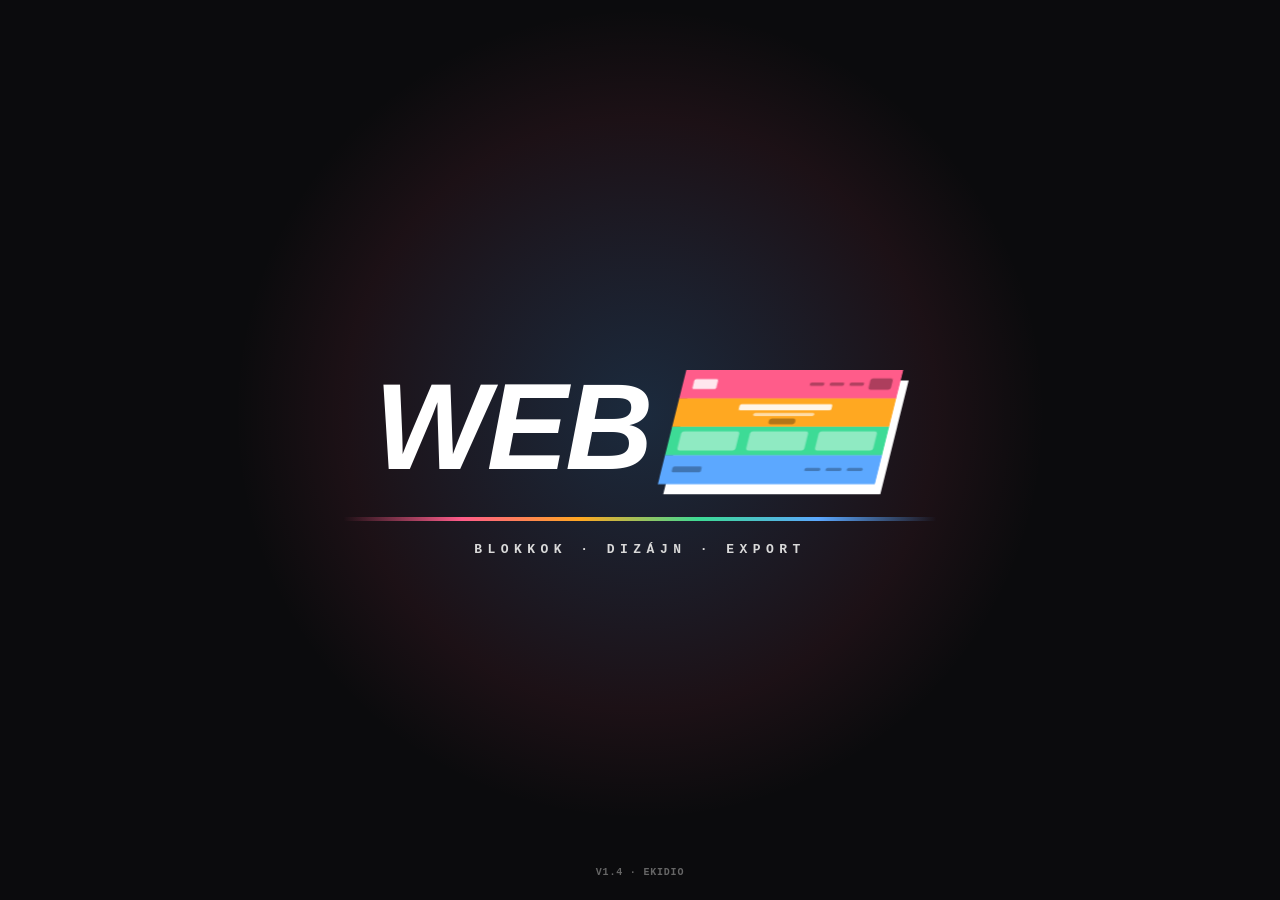
==== commit 50461287: "Zenész-blokkok: zenelejátszó, Hallgasd meg, videóklipek; Zenész / zenekar sablon - Zenelejátszó: bor" ====
--- a/index.html
+++ b/index.html
@@ -8,7 +8,7 @@
 <link rel="preconnect" href="https://fonts.gstatic.com" crossorigin>
 <link rel="stylesheet" href="https://fonts.googleapis.com/css2?family=Inter:wght@400;500;600;700;800&display=swap">
 <link id="pageFont" rel="stylesheet" href="">
-<link rel="stylesheet" href="css/editor.css?v=1.3">
+<link rel="stylesheet" href="css/editor.css?v=1.4">
 <style id="pageCss"></style>
 </head>
 <body>
@@ -38,7 +38,7 @@
   </div>
   <div class="spacer"></div>
   <span id="status">Mentve</span>
-  <div class="grp"><a class="mob-link" href="mobil/" title="WEBEKI MOBIL – a telefonos változat">📱</a><button id="btnHelp" title="Súgó és billentyűparancsok">?</button></div>
+  <div class="grp"><a class="mob-link" href="mobil/index.html" title="WEBEKI MOBIL – a telefonos változat">📱</a><button id="btnHelp" title="Súgó és billentyűparancsok">?</button></div>
   <button id="btnRandom" class="btn-g" title="Véletlen színek, betűtípus és elrendezés – Ctrl+Z visszavonja">🎲 Random téma</button>
   <button id="btnPreview" class="btn-g">Előnézet</button>
   <button id="btnExport" class="btn-p"><svg viewBox="0 0 24 24" width="16" height="16" fill="none" stroke="currentColor" stroke-width="2" stroke-linecap="round"><path d="M12 3v12M7 10l5 5 5-5M5 21h14"/></svg>Export</button>
@@ -65,9 +65,9 @@
 <div id="toasts" class="ui"></div>
 <div id="picker" class="ui" hidden></div>
 
-<script src="js/icons.js?v=1.3"></script>
-<script src="js/blocks.js?v=1.3"></script>
-<script src="js/brand.js?v=1.3"></script>
-<script src="js/app.js?v=1.3"></script>
+<script src="js/icons.js?v=1.4"></script>
+<script src="js/blocks.js?v=1.4"></script>
+<script src="js/brand.js?v=1.4"></script>
+<script src="js/app.js?v=1.4"></script>
 </body>
 </html>
--- a/css/editor.css
+++ b/css/editor.css
@@ -119,6 +119,7 @@
 .f-color button{border:1px solid var(--ui-line);background:var(--ui-bg);border-radius:7px;width:32px;height:32px;flex:none;color:var(--ui-tx2)}
 .f-color button:hover{color:#fff;border-color:var(--ui-tx3)}
 .f-img{display:flex;gap:8px}
+.f-aud{display:flex;gap:6px;align-items:center}.f-aud input{flex:1;min-width:0}
 .thumb{width:64px;height:64px;border-radius:8px;flex:none;background:var(--ui-stage) center/cover no-repeat;border:1px solid var(--ui-line)}
 .f-img-r{flex:1;display:flex;flex-direction:column;gap:6px;min-width:0}
 .btn-s{display:inline-flex;align-items:center;justify-content:center;border:1px solid var(--ui-line2);background:var(--ui-panel2);padding:6px 10px;border-radius:7px;cursor:pointer;font-size:12px;color:var(--ui-tx)}
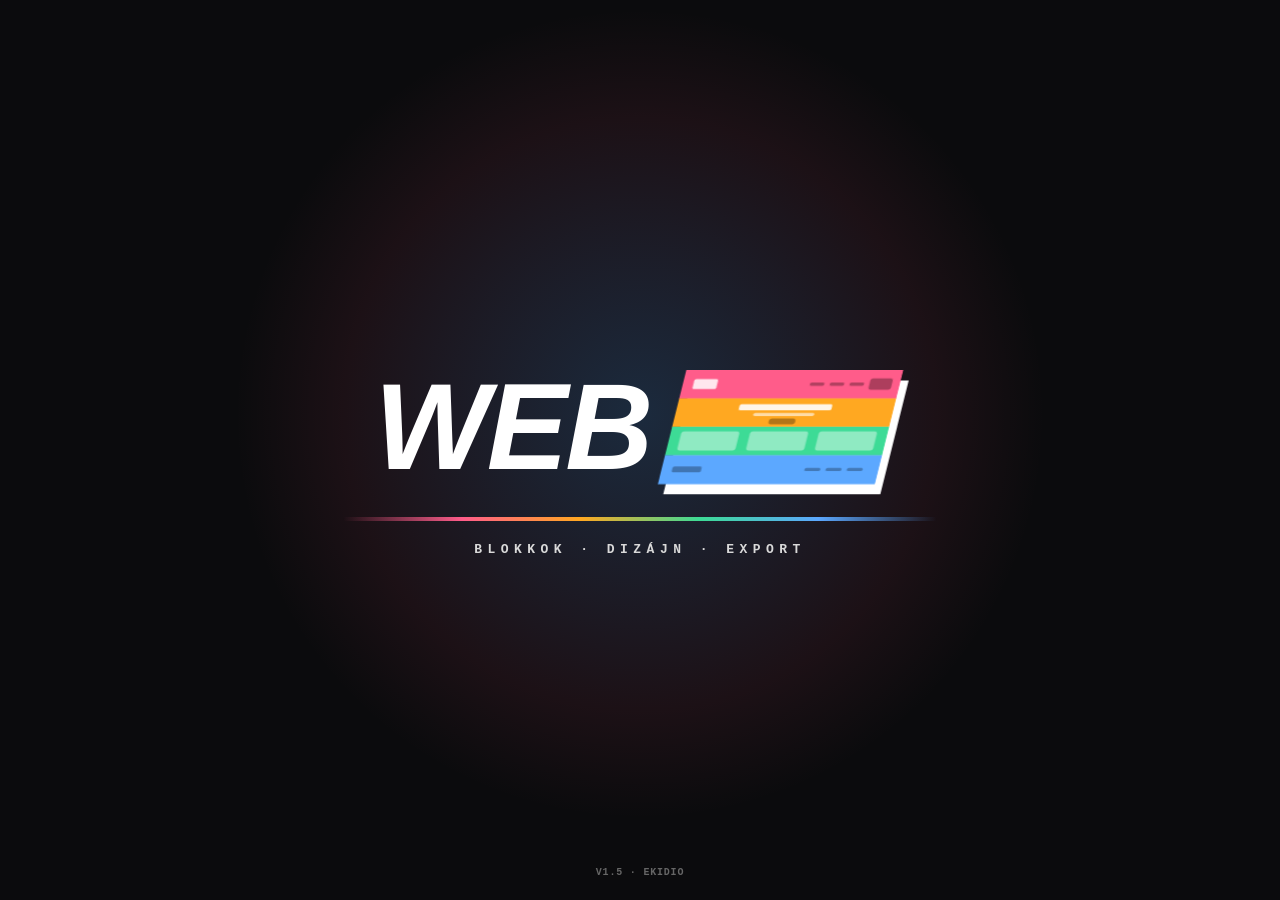
==== commit 1f3b9ea2: "Modern blokkok: bento rács, előtte–utána, lebegő kapcsolat gomb, süti-tájékoztató - Bento rács: csem" ====
--- a/index.html
+++ b/index.html
@@ -8,7 +8,7 @@
 <link rel="preconnect" href="https://fonts.gstatic.com" crossorigin>
 <link rel="stylesheet" href="https://fonts.googleapis.com/css2?family=Inter:wght@400;500;600;700;800&display=swap">
 <link id="pageFont" rel="stylesheet" href="">
-<link rel="stylesheet" href="css/editor.css?v=1.4">
+<link rel="stylesheet" href="css/editor.css?v=1.5">
 <style id="pageCss"></style>
 </head>
 <body>
@@ -65,9 +65,9 @@
 <div id="toasts" class="ui"></div>
 <div id="picker" class="ui" hidden></div>
 
-<script src="js/icons.js?v=1.4"></script>
-<script src="js/blocks.js?v=1.4"></script>
-<script src="js/brand.js?v=1.4"></script>
-<script src="js/app.js?v=1.4"></script>
+<script src="js/icons.js?v=1.5"></script>
+<script src="js/blocks.js?v=1.5"></script>
+<script src="js/brand.js?v=1.5"></script>
+<script src="js/app.js?v=1.5"></script>
 </body>
 </html>
--- a/css/editor.css
+++ b/css/editor.css
@@ -245,6 +245,15 @@
 @media (max-width:700px){.exp-grid{grid-template-columns:1fr}}
 .exp code{background:var(--ui-bg);padding:1px 5px;border-radius:4px;font-size:11px}
 
+/* lebegő blokkok előnézete a szerkesztőben (a kész oldalon a képernyő sarkában vannak) */
+#page .wk-float,#page .wk-consent{padding:44px 24px 24px!important;background:repeating-linear-gradient(135deg,rgba(127,127,127,.06) 0 12px,transparent 12px 24px)!important;border-top:1px dashed rgba(127,127,127,.35);border-bottom:1px dashed rgba(127,127,127,.35)}
+#page .wk-float::before,#page .wk-consent::before{position:absolute;top:14px;left:24px;font:600 12px Inter,system-ui,sans-serif;color:#7d8296;letter-spacing:.02em}
+#page .wk-float::before{content:"💬 Lebegő kapcsolat gomb – a kész oldalon a képernyő sarkában lebeg, görgetéskor is"}
+#page .wk-consent::before{content:"🍪 Süti-tájékoztató – a kész oldalon az első látogatáskor alul jelenik meg"}
+#page .wkf,#page .wkck{position:relative;inset:auto;transform:none;margin:0}
+#page .wkf.right{margin-left:auto;width:max-content}
+#page .wkf .wkf-t{display:block;position:absolute;opacity:0;pointer-events:none}
+
 /* ---------- modal, toast ---------- */
 #modal{position:fixed;inset:0;background:rgba(5,6,10,.7);backdrop-filter:blur(4px);display:grid;place-items:center;z-index:2000;padding:20px}
 #modal[hidden]{display:none}
